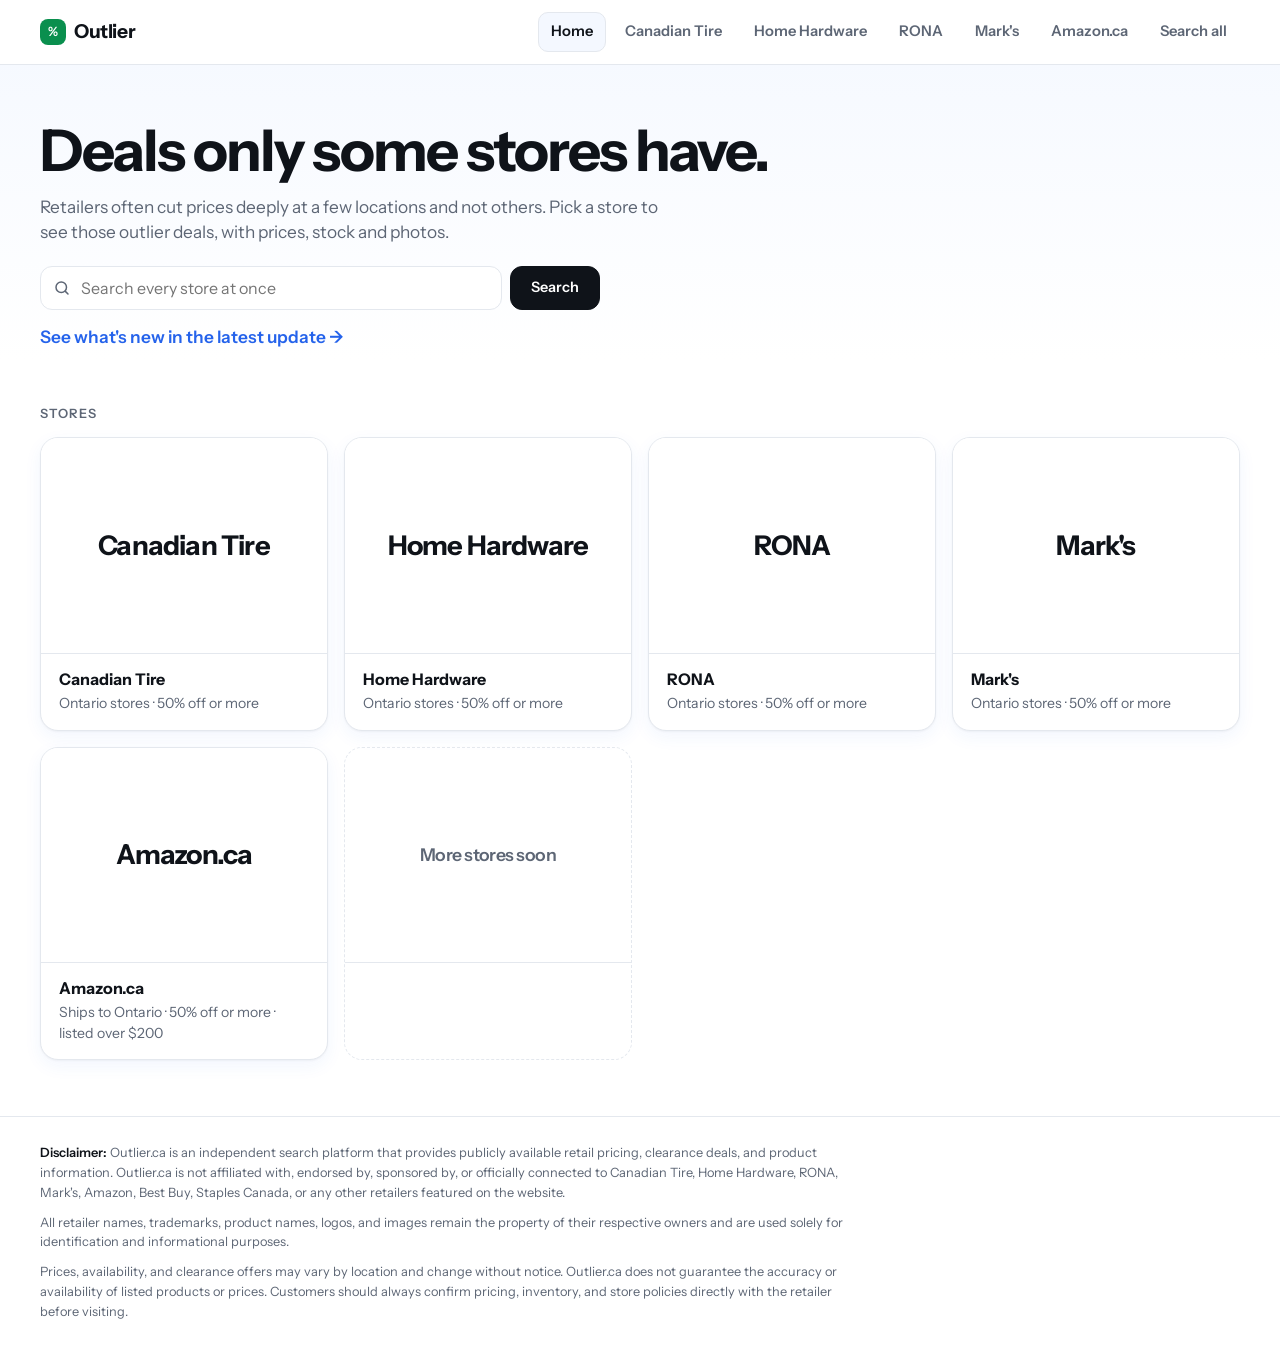
==== index.html @ 542a548c "Add Amazon.ca: 50%+ off deals listed over $200 in electronics, tools, sports and outdoors Co-Authore" ====
<!DOCTYPE html>
<html lang="en">
<head>
<meta charset="utf-8">
<meta name="viewport" content="width=device-width, initial-scale=1">
<title>Outlier | Deals only some stores have</title>
<meta name="description" content="Find products at deep discounts in just a few store locations. Pick a retailer to see its outlier deals.">
<link rel="preconnect" href="https://fonts.googleapis.com">
<link rel="preconnect" href="https://fonts.gstatic.com" crossorigin>
<link href="https://fonts.googleapis.com/css2?family=Instrument+Sans:wght@400;500;600;700&display=swap" rel="stylesheet">
<link rel="stylesheet" href="assets/site.css?v=4">
</head>
<body>
<header class="site">
  <div class="wrap">
    <a class="brand-link" href="./"><i aria-hidden="true"></i>Outlier</a>
    <nav class="menu" id="menu" aria-label="Stores"></nav>
  </div>
</header>
<script src="assets/nav.js?v=2" data-here="home" defer></script>

<main class="wrap">
  <section class="home-hero">
    <h1>Deals only some stores have.</h1>
    <p>Retailers often cut prices deeply at a few locations and not others. Pick a store to see those outlier deals, with prices, stock and photos.</p>
    <form class="home-search" action="search/" method="get" role="search">
      <label class="search">
        <svg viewBox="0 0 24 24" fill="none" stroke="currentColor" stroke-width="2" stroke-linecap="round" aria-hidden="true"><circle cx="11" cy="11" r="7"/><path d="m20 20-3.5-3.5"/></svg>
        <input type="search" name="q" placeholder="Search every store at once" autocomplete="off" aria-label="Search products, brands or SKUs in every store">
      </label>
      <button class="btn" type="submit">Search</button>
    </form>
    <p class="home-links"><a href="search/?new=1">See what's new in the latest update →</a></p>
  </section>

  <h2 class="gallery-title">Stores</h2>
  <ul class="gallery" id="gallery" aria-label="Stores"></ul>
</main>

<script>
(function () {
  const esc = (s) => String(s == null ? '' : s).replace(/[&<>"']/g, c => ({ '&': '&amp;', '<': '&lt;', '>': '&gt;', '"': '&quot;', "'": '&#39;' }[c]));
  fetch('retailers.json').then(r => r.json()).then(d => {
    const live = d.retailers.filter(x => x.live);
    const tiles = live.map(x => {
      const logo = x.logo
        ? `<img src="${esc(x.logo)}" alt="" loading="eager">`
        : `<span class="wordmark">${esc(x.name)}</span>`;
      return `<li><a class="tile" href="${esc(x.path)}" aria-label="${esc(x.name)}: ${esc(x.tagline || 'see deals')}">
        <span class="logo">${logo}</span>
        <span class="cap"><b>${esc(x.name)}</b><span>${esc(x.tagline || '')}</span></span></a></li>`;
    });
    tiles.push(`<li><div class="tile soon"><span class="logo"><span class="wordmark">More stores soon</span></span>
      <span class="cap"><b>&nbsp;</b><span>&nbsp;</span></span></div></li>`);
    document.getElementById('gallery').innerHTML = tiles.join('');
  }).catch(() => {
    document.getElementById('gallery').innerHTML = '<li>The store list could not load. Reload the page to try again.</li>';
  });
})();
</script>
<footer class="legal">
  <div class="wrap">
    <p><strong>Disclaimer:</strong> Outlier.ca is an independent search platform that provides publicly available retail pricing, clearance deals, and product information. Outlier.ca is not affiliated with, endorsed by, sponsored by, or officially connected to Canadian Tire, Home Hardware, RONA, Mark's, Amazon, Best Buy, Staples Canada, or any other retailers featured on the website.</p>
    <p>All retailer names, trademarks, product names, logos, and images remain the property of their respective owners and are used solely for identification and informational purposes.</p>
    <p>Prices, availability, and clearance offers may vary by location and change without notice. Outlier.ca does not guarantee the accuracy or availability of listed products or prices. Customers should always confirm pricing, inventory, and store policies directly with the retailer before visiting.</p>
  </div>
</footer>
</body>
</html>
---- assets/site.css ----
:root {
  --bg: #ffffff;
  --card: #ffffff;
  --ink: #0f1319;
  --muted: #5d6675;
  --line: #e4e8ee;
  --accent: #2563eb;
  --save: #0a8f4e;
  --save-soft: #e3f6ec;
  --rare: #c2410c;
  --rare-soft: #fff0e6;
  --tint: #f4f8ff;
  --shadow: 0 1px 2px rgba(15, 19, 25, .04), 0 6px 18px rgba(37, 99, 235, .06);
  --font: "Instrument Sans", system-ui, -apple-system, "Segoe UI", Roboto, Helvetica, Arial, sans-serif;
  color-scheme: light;
}
* { box-sizing: border-box; }
html { -webkit-text-size-adjust: 100%; }
body { margin: 0; color: var(--ink); font: 400 16px/1.45 var(--font); }
a { color: inherit; }
button, input, select { font: inherit; color: inherit; }
:focus-visible { outline: 2px solid var(--accent); outline-offset: 2px; border-radius: 6px; }

.wrap { max-width: 1240px; margin: 0 auto; padding: 0 20px; }

/* Header */
.hero { padding-block: 40px 20px; }
body { background: linear-gradient(180deg, var(--tint) 0, #fff 360px) no-repeat; background-color: #fff; }
.hero h1 { margin: 0; font-size: clamp(1.9rem, 4.5vw, 2.8rem); line-height: 1.05; letter-spacing: -.03em; font-weight: 700; text-wrap: balance; }
.hero p { margin: 10px 0 0; color: var(--muted); max-width: 60ch; text-wrap: pretty; }
.stats { display: flex; flex-wrap: wrap; gap: 6px 22px; margin-top: 16px; font-size: .9rem; color: var(--muted); }
.stats b { color: var(--ink); font-weight: 600; font-variant-numeric: tabular-nums; }

/* Controls */
.controls { position: sticky; top: 0; z-index: 5; background: rgba(255, 255, 255, .92); backdrop-filter: blur(10px); border-bottom: 1px solid var(--line); padding: 12px 0 10px; }
.row { display: flex; flex-wrap: wrap; gap: 8px; align-items: center; }
.search { flex: 1 1 150px; position: relative; }
.search input { width: 100%; height: 44px; border: 1px solid var(--line); background: var(--card); border-radius: 12px; padding: 0 14px 0 40px; }
.search svg { position: absolute; left: 13px; top: 50%; translate: 0 -50%; width: 18px; height: 18px; color: var(--muted); pointer-events: none; }
.sel { position: relative; }
.sel select { appearance: none; height: 44px; border: 1px solid var(--line); background: var(--card); border-radius: 12px; padding: 0 34px 0 14px; max-width: 230px; cursor: pointer; }
.sel::after { content: ""; position: absolute; right: 14px; top: 50%; width: 7px; height: 7px; border-right: 1.5px solid var(--muted); border-bottom: 1.5px solid var(--muted); translate: 0 -70%; rotate: 45deg; pointer-events: none; }
.sel select:disabled { opacity: .45; cursor: not-allowed; }
.sel .tag { position: absolute; left: 14px; top: 5px; font-size: .62rem; text-transform: uppercase; letter-spacing: .06em; color: var(--muted); pointer-events: none; }
.sel.labeled select { padding-top: 14px; padding-bottom: 0; height: 44px; }
.sel.labeled select { padding-left: 14px; }


.status { display: flex; justify-content: space-between; align-items: center; padding: 18px 0 12px; color: var(--muted); font-size: .92rem; }
.status b { color: var(--ink); font-weight: 600; }

/* Grid */
.grid { display: grid; grid-template-columns: repeat(auto-fill, minmax(236px, 1fr)); gap: 16px; }
.card { background: var(--card); border: 1px solid var(--line); border-radius: 16px; overflow: hidden; display: flex; flex-direction: column; box-shadow: var(--shadow); transition: border-color .15s, transform .15s; }
.card:hover { border-color: color-mix(in srgb, var(--ink) 28%, var(--line)); transform: translateY(-2px); }
.media { position: relative; display: block; aspect-ratio: 1; background: #fff; border-bottom: 1px solid var(--line); }
.media img { width: 100%; height: 100%; object-fit: contain; padding: 14px; display: block; }
.media.none::after { content: "No photo"; position: absolute; inset: 0; display: grid; place-items: center; color: #8a93a1; font-size: .85rem; }
.pct { position: absolute; top: 10px; left: 10px; background: var(--save); color: #fff; font-weight: 700; font-size: .85rem; padding: 3px 9px; border-radius: 999px; font-variant-numeric: tabular-nums; }
.rare { position: absolute; bottom: 10px; left: 10px; background: var(--rare-soft); color: var(--rare); font-weight: 600; font-size: .75rem; padding: 3px 9px; border-radius: 999px; }
.body { padding: 14px 16px 16px; display: flex; flex-direction: column; gap: 6px; flex: 1; }
.brand { margin: 0; font-size: .78rem; text-transform: uppercase; letter-spacing: .06em; color: var(--muted); min-height: 1.1em; }
.card h2 { margin: 0; font-size: 1rem; line-height: 1.3; font-weight: 600; display: -webkit-box; -webkit-line-clamp: 2; line-clamp: 2; -webkit-box-orient: vertical; overflow: hidden; }
.card h2 a { text-decoration: none; }
.card h2 a:hover { text-decoration: underline; }
.price { display: flex; align-items: baseline; gap: 8px; margin-top: 2px; font-variant-numeric: tabular-nums; }
.price strong { font-size: 1.5rem; font-weight: 700; letter-spacing: -.02em; color: var(--save); }
.price s { color: var(--muted); font-size: .95rem; }
.price small { color: var(--muted); font-size: .8rem; font-weight: 500; letter-spacing: 0; }
.where { margin: 0; font-size: .86rem; color: var(--muted); }
.where b { color: var(--ink); font-weight: 600; }
.actions { margin-top: auto; padding-top: 10px; display: flex; gap: 8px; }
.btn { flex: 1; text-align: center; text-decoration: none; border-radius: 10px; padding: 9px 12px; font-weight: 600; font-size: .9rem; border: 1px solid var(--ink); background: var(--ink); color: var(--bg); cursor: pointer; }
.btn:hover { opacity: .88; }
.btn.ghost { background: transparent; color: var(--ink); border-color: var(--line); }
.btn.ghost:hover { border-color: var(--muted); opacity: 1; }

.more { display: block; margin: 28px auto 0; padding: 12px 26px; border-radius: 12px; border: 1px solid var(--line); background: var(--card); font-weight: 600; cursor: pointer; }
.more:hover { border-color: var(--muted); }
.empty { text-align: center; padding: 60px 20px; color: var(--muted); background: var(--card); border: 1px dashed var(--line); border-radius: 16px; }
.empty b { display: block; color: var(--ink); font-size: 1.1rem; margin-bottom: 4px; }

/* Store dialog */
dialog { width: min(640px, calc(100vw - 24px)); max-height: min(80vh, 720px); padding: 0; border: 1px solid var(--line); border-radius: 18px; background: var(--card); color: var(--ink); box-shadow: 0 24px 64px rgba(0, 0, 0, .3); }
dialog:modal { overscroll-behavior: contain; }
dialog::backdrop { background: rgba(10, 14, 20, .5); backdrop-filter: blur(2px); overflow: hidden; overscroll-behavior: contain; }
.dhead { display: flex; justify-content: space-between; gap: 12px; align-items: flex-start; padding: 18px 20px 12px; border-bottom: 1px solid var(--line); position: sticky; top: 0; background: var(--card); }
.dhead h3 { margin: 0; font-size: 1.05rem; line-height: 1.3; }
.dhead p { margin: 2px 0 0; color: var(--muted); font-size: .88rem; }
.x { flex: none; width: 36px; height: 36px; border-radius: 10px; border: 1px solid var(--line); background: transparent; cursor: pointer; font-size: 1.2rem; line-height: 1; }
.stores { list-style: none; margin: 0; padding: 4px 20px 16px; }
.stores li { display: grid; grid-template-columns: 1fr auto; gap: 2px 14px; padding: 12px 0; border-bottom: 1px solid var(--line); }
.stores li:last-child { border-bottom: 0; }
.stores .nm { font-weight: 600; }
.stores .ad { color: var(--muted); font-size: .85rem; grid-column: 1; }
.stores .pr { text-align: right; font-variant-numeric: tabular-nums; font-weight: 700; color: var(--save); }
.stores .pr s { color: var(--muted); font-weight: 400; font-size: .85rem; margin-left: 6px; }
.stores .st { text-align: right; color: var(--muted); font-size: .85rem; }
.stores .go { grid-column: 1 / -1; font-size: .88rem; color: var(--accent); font-weight: 600; text-decoration: none; margin-top: 2px; }
.stores .go:hover { text-decoration: underline; }

footer { margin: 48px 0 40px; color: var(--muted); font-size: .85rem; }
footer details { max-width: 80ch; }
footer summary { cursor: pointer; font-weight: 600; color: var(--ink); }
footer p { margin: 10px 0 0; }

@media (max-width: 640px) {
  .wrap { padding: 0 14px; }
  .hero { padding-block: 26px 14px; }
  .controls { position: static; backdrop-filter: none; }
  .grid { grid-template-columns: repeat(2, 1fr); gap: 10px; }
  .body { padding: 10px 12px 12px; }
  .price strong { font-size: 1.25rem; }
  .media img { padding: 8px; }
  .actions { flex-direction: column; }
  .sel select { max-width: none; }
  .sel { flex: 1 1 calc(50% - 8px); }
  .sel.cat { flex-basis: 100%; }
  .sel select { width: 100%; }
}
@media (max-width: 380px) { .grid { grid-template-columns: 1fr; } }
@media (prefers-reduced-motion: reduce) { .card { transition: none; } .card:hover { transform: none; } }

/* Site header and retailer menu */
.site { border-bottom: 1px solid var(--line); background: #fff; }
.site .wrap { display: flex; align-items: center; justify-content: space-between; gap: 16px; min-height: 64px; }
.brand-link { font-weight: 700; font-size: 1.2rem; letter-spacing: -.02em; text-decoration: none; display: inline-flex; align-items: center; gap: 8px; }
.brand-link i { width: 26px; height: 26px; border-radius: 8px; background: var(--save); display: inline-block; position: relative; }
.brand-link i::after { content: "%"; position: absolute; inset: 0; display: grid; place-items: center; color: #fff; font-style: normal; font-size: .8rem; font-weight: 700; }
.menu { display: flex; align-items: center; gap: 6px; flex-wrap: wrap; justify-content: flex-end; }
.menu a { display: inline-flex; align-items: center; height: 40px; padding: 0 12px; border-radius: 10px; text-decoration: none; font-weight: 600; font-size: .92rem; color: var(--muted); border: 1px solid transparent; }
.menu a:hover { background: var(--tint); color: var(--ink); }
.menu a[aria-current="page"] { color: var(--ink); background: var(--tint); border-color: var(--line); }
.menu img { height: 24px; width: auto; max-width: 120px; display: block; }

/* Home gallery */
.home-hero { padding-block: 56px 28px; }
.home-hero h1 { margin: 0; font-size: clamp(2.2rem, 6vw, 3.6rem); line-height: 1.02; letter-spacing: -.035em; font-weight: 700; text-wrap: balance; }
.home-hero p { margin: 14px 0 0; color: var(--muted); max-width: 52ch; font-size: 1.08rem; text-wrap: pretty; }
.gallery-title { margin: 28px 0 14px; font-size: .8rem; text-transform: uppercase; letter-spacing: .08em; color: var(--muted); font-weight: 600; }
.gallery { display: grid; grid-template-columns: repeat(auto-fill, minmax(240px, 1fr)); gap: 16px; list-style: none; padding: 0; margin: 0 0 56px; }
.tile { display: flex; flex-direction: column; background: var(--card); border: 1px solid var(--line); border-radius: 18px; overflow: hidden; text-decoration: none; box-shadow: var(--shadow); transition: transform .15s, border-color .15s; height: 100%; }
a.tile:hover { transform: translateY(-3px); border-color: color-mix(in srgb, var(--ink) 28%, var(--line)); }
.tile .logo { aspect-ratio: 4 / 3; display: grid; place-items: center; padding: 28px; background: #fff; }
.tile .logo img { max-width: 78%; max-height: 78%; object-fit: contain; display: block; }
.tile .wordmark { font-size: 1.7rem; font-weight: 700; letter-spacing: -.03em; text-align: center; line-height: 1.1; }
.tile .cap { padding: 14px 18px 16px; border-top: 1px solid var(--line); display: flex; flex-direction: column; gap: 2px; }
.tile .cap b { font-size: 1rem; }
.tile .cap span { color: var(--muted); font-size: .88rem; }
.tile.soon { border-style: dashed; box-shadow: none; background: transparent; }
.tile.soon .logo { background: transparent; color: var(--muted); }
.tile.soon .wordmark { font-size: 1.1rem; font-weight: 600; color: var(--muted); }
.page-title { padding-block: 32px 18px; }
.page-title h1 { margin: 0; font-size: clamp(1.7rem, 4vw, 2.4rem); line-height: 1.05; letter-spacing: -.03em; font-weight: 700; }
.page-title p { margin: 8px 0 0; color: var(--muted); max-width: 60ch; }
@media (max-width: 640px) {
  .site .wrap { min-height: 56px; flex-wrap: wrap; row-gap: 0; padding-block: 8px 0; }
  .menu { order: 2; width: 100%; flex-wrap: nowrap; justify-content: flex-start; overflow-x: auto; scrollbar-width: none; padding-bottom: 8px; margin-inline: -4px; }
  .menu::-webkit-scrollbar { display: none; }
  .menu a { flex: none; height: 36px; }
  .home-hero { padding-block: 34px 18px; }
  .gallery { grid-template-columns: repeat(2, 1fr); gap: 10px; }
  .tile .logo { padding: 18px; }
  .tile .wordmark { font-size: 1.25rem; }
}

/* New-deal badge and cross-retailer search */
.new { position: absolute; top: 10px; right: 10px; background: var(--accent); color: #fff; font-weight: 700; font-size: .72rem; letter-spacing: .05em; text-transform: uppercase; padding: 4px 9px; border-radius: 999px; }
.brand .ret { color: var(--ink); font-weight: 700; }
.chips { display: flex; flex-wrap: wrap; gap: 6px; margin-top: 10px; }
.chip { display: inline-flex; align-items: center; gap: 6px; height: 34px; padding: 0 12px; border: 1px solid var(--line); border-radius: 999px; background: var(--card); font-size: .88rem; font-weight: 600; cursor: pointer; user-select: none; }
.chip input { accent-color: var(--accent); margin: 0; }
.chip:has(input:checked) { border-color: var(--accent); background: var(--tint); }
.chip small { color: var(--muted); font-weight: 500; font-variant-numeric: tabular-nums; }
.loadnote { color: var(--muted); font-size: .88rem; margin: 8px 0 0; min-height: 1.3em; }
.home-search { display: flex; gap: 8px; max-width: 560px; margin-top: 22px; }
.home-search .search { flex: 1; }
.home-search .btn { flex: none; border-radius: 12px; padding: 0 20px; height: 44px; }
.home-links { margin-top: 12px; font-size: .92rem; }
.home-links a { color: var(--accent); font-weight: 600; text-decoration: none; }
.home-links a:hover { text-decoration: underline; }

[hidden] { display: none !important; }

/* Site-wide disclaimer */
.legal { margin: 24px 0 0; padding: 26px 0 40px; border-top: 1px solid var(--line); font-size: .8rem; line-height: 1.55; color: var(--muted); }
.legal p { margin: 0 0 10px; max-width: 90ch; }
.legal strong { color: var(--ink); font-weight: 600; }
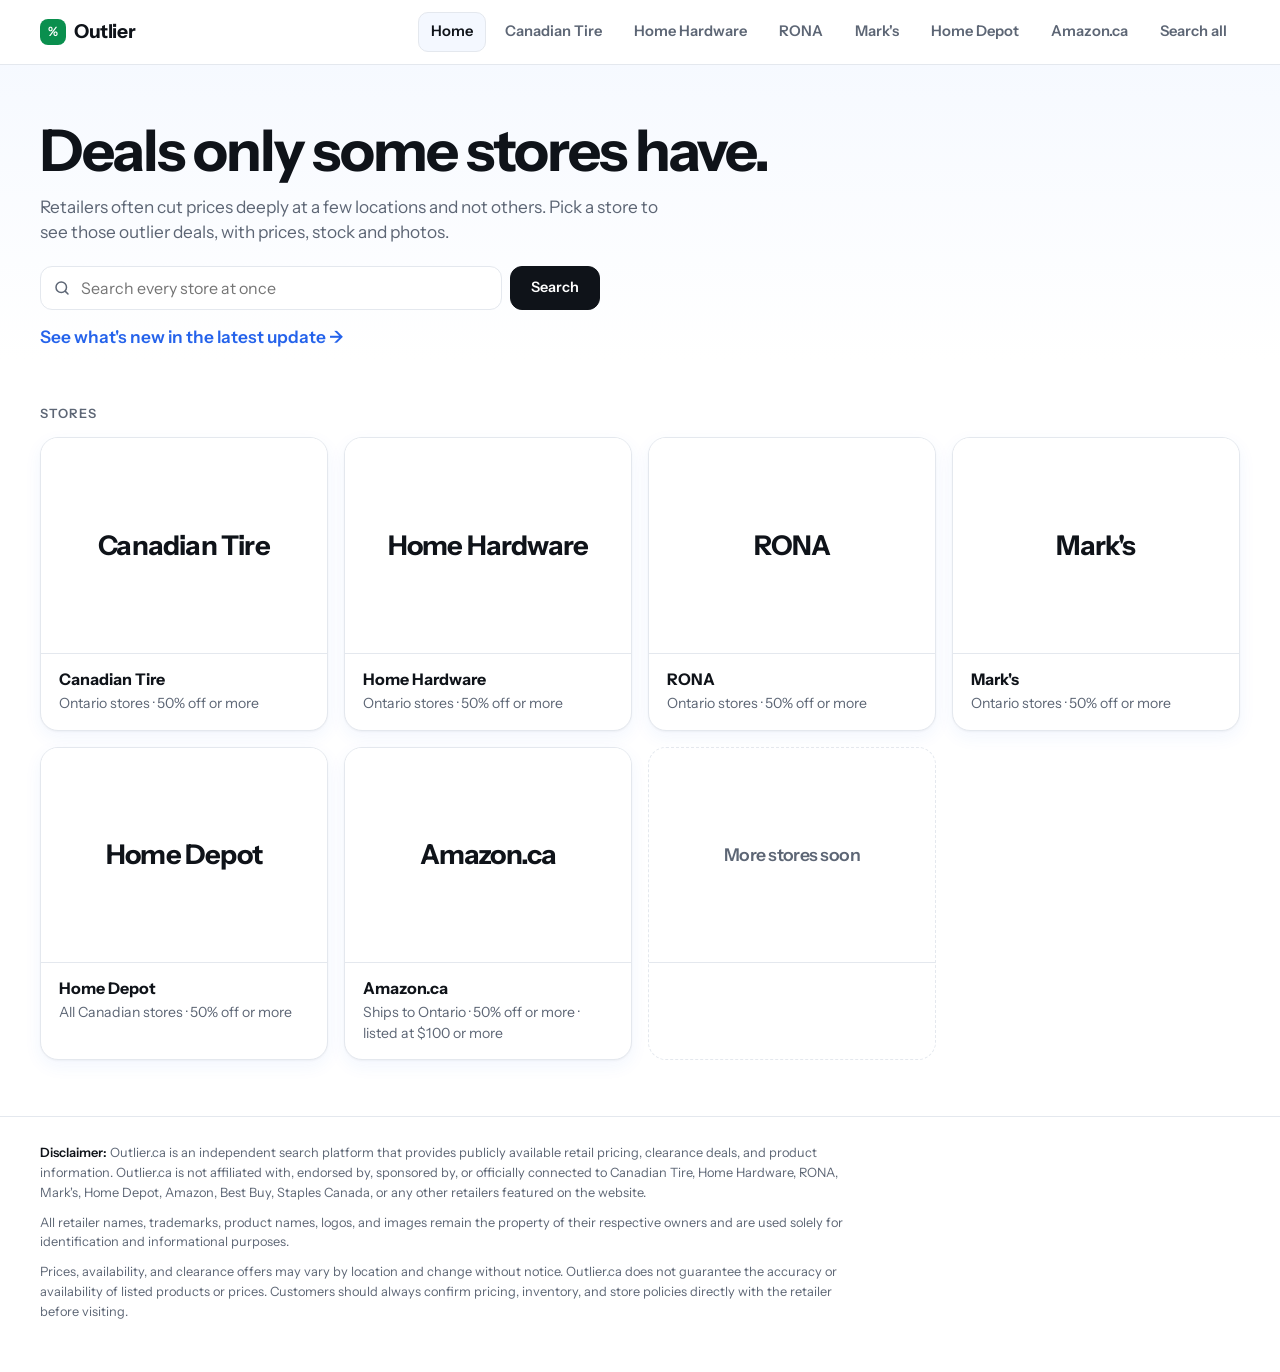
==== commit 56a1f095: "Add Home Depot Canada: 183 stores, 99 items at 50% off or more Co-Authored-By: Claude Sonnet 5.5 <no" ====
--- a/index.html
+++ b/index.html
@@ -8,7 +8,7 @@
 <link rel="preconnect" href="https://fonts.googleapis.com">
 <link rel="preconnect" href="https://fonts.gstatic.com" crossorigin>
 <link href="https://fonts.googleapis.com/css2?family=Instrument+Sans:wght@400;500;600;700&display=swap" rel="stylesheet">
-<link rel="stylesheet" href="assets/site.css?v=4">
+<link rel="stylesheet" href="assets/site.css?v=5">
 </head>
 <body>
 <header class="site">
@@ -17,7 +17,7 @@
     <nav class="menu" id="menu" aria-label="Stores"></nav>
   </div>
 </header>
-<script src="assets/nav.js?v=2" data-here="home" defer></script>
+<script src="assets/nav.js?v=3" data-here="home" defer></script>
 
 <main class="wrap">
   <section class="home-hero">
@@ -60,7 +60,7 @@
 </script>
 <footer class="legal">
   <div class="wrap">
-    <p><strong>Disclaimer:</strong> Outlier.ca is an independent search platform that provides publicly available retail pricing, clearance deals, and product information. Outlier.ca is not affiliated with, endorsed by, sponsored by, or officially connected to Canadian Tire, Home Hardware, RONA, Mark's, Amazon, Best Buy, Staples Canada, or any other retailers featured on the website.</p>
+    <p><strong>Disclaimer:</strong> Outlier.ca is an independent search platform that provides publicly available retail pricing, clearance deals, and product information. Outlier.ca is not affiliated with, endorsed by, sponsored by, or officially connected to Canadian Tire, Home Hardware, RONA, Mark's, Home Depot, Amazon, Best Buy, Staples Canada, or any other retailers featured on the website.</p>
     <p>All retailer names, trademarks, product names, logos, and images remain the property of their respective owners and are used solely for identification and informational purposes.</p>
     <p>Prices, availability, and clearance offers may vary by location and change without notice. Outlier.ca does not guarantee the accuracy or availability of listed products or prices. Customers should always confirm pricing, inventory, and store policies directly with the retailer before visiting.</p>
   </div>
--- a/assets/site.css
+++ b/assets/site.css
@@ -54,7 +54,9 @@
 .card { background: var(--card); border: 1px solid var(--line); border-radius: 16px; overflow: hidden; display: flex; flex-direction: column; box-shadow: var(--shadow); transition: border-color .15s, transform .15s; }
 .card:hover { border-color: color-mix(in srgb, var(--ink) 28%, var(--line)); transform: translateY(-2px); }
 .media { position: relative; display: block; aspect-ratio: 1; background: #fff; border-bottom: 1px solid var(--line); }
-.media img { width: 100%; height: 100%; object-fit: contain; padding: 14px; display: block; }
+/* Every photo sits in the same square frame. It shrinks to fit but is never stretched past its real size,
+   so small photos stay sharp (centred at their own size) instead of being blown up. */
+.media img { position: absolute; inset: 14px; margin: auto; width: auto; height: auto; max-width: calc(100% - 28px); max-height: calc(100% - 28px); object-fit: contain; display: block; }
 .media.none::after { content: "No photo"; position: absolute; inset: 0; display: grid; place-items: center; color: #8a93a1; font-size: .85rem; }
 .pct { position: absolute; top: 10px; left: 10px; background: var(--save); color: #fff; font-weight: 700; font-size: .85rem; padding: 3px 9px; border-radius: 999px; font-variant-numeric: tabular-nums; }
 .rare { position: absolute; bottom: 10px; left: 10px; background: var(--rare-soft); color: var(--rare); font-weight: 600; font-size: .75rem; padding: 3px 9px; border-radius: 999px; }
@@ -111,7 +113,7 @@
   .grid { grid-template-columns: repeat(2, 1fr); gap: 10px; }
   .body { padding: 10px 12px 12px; }
   .price strong { font-size: 1.25rem; }
-  .media img { padding: 8px; }
+  .media img { inset: 8px; max-width: calc(100% - 16px); max-height: calc(100% - 16px); }
   .actions { flex-direction: column; }
   .sel select { max-width: none; }
   .sel { flex: 1 1 calc(50% - 8px); }
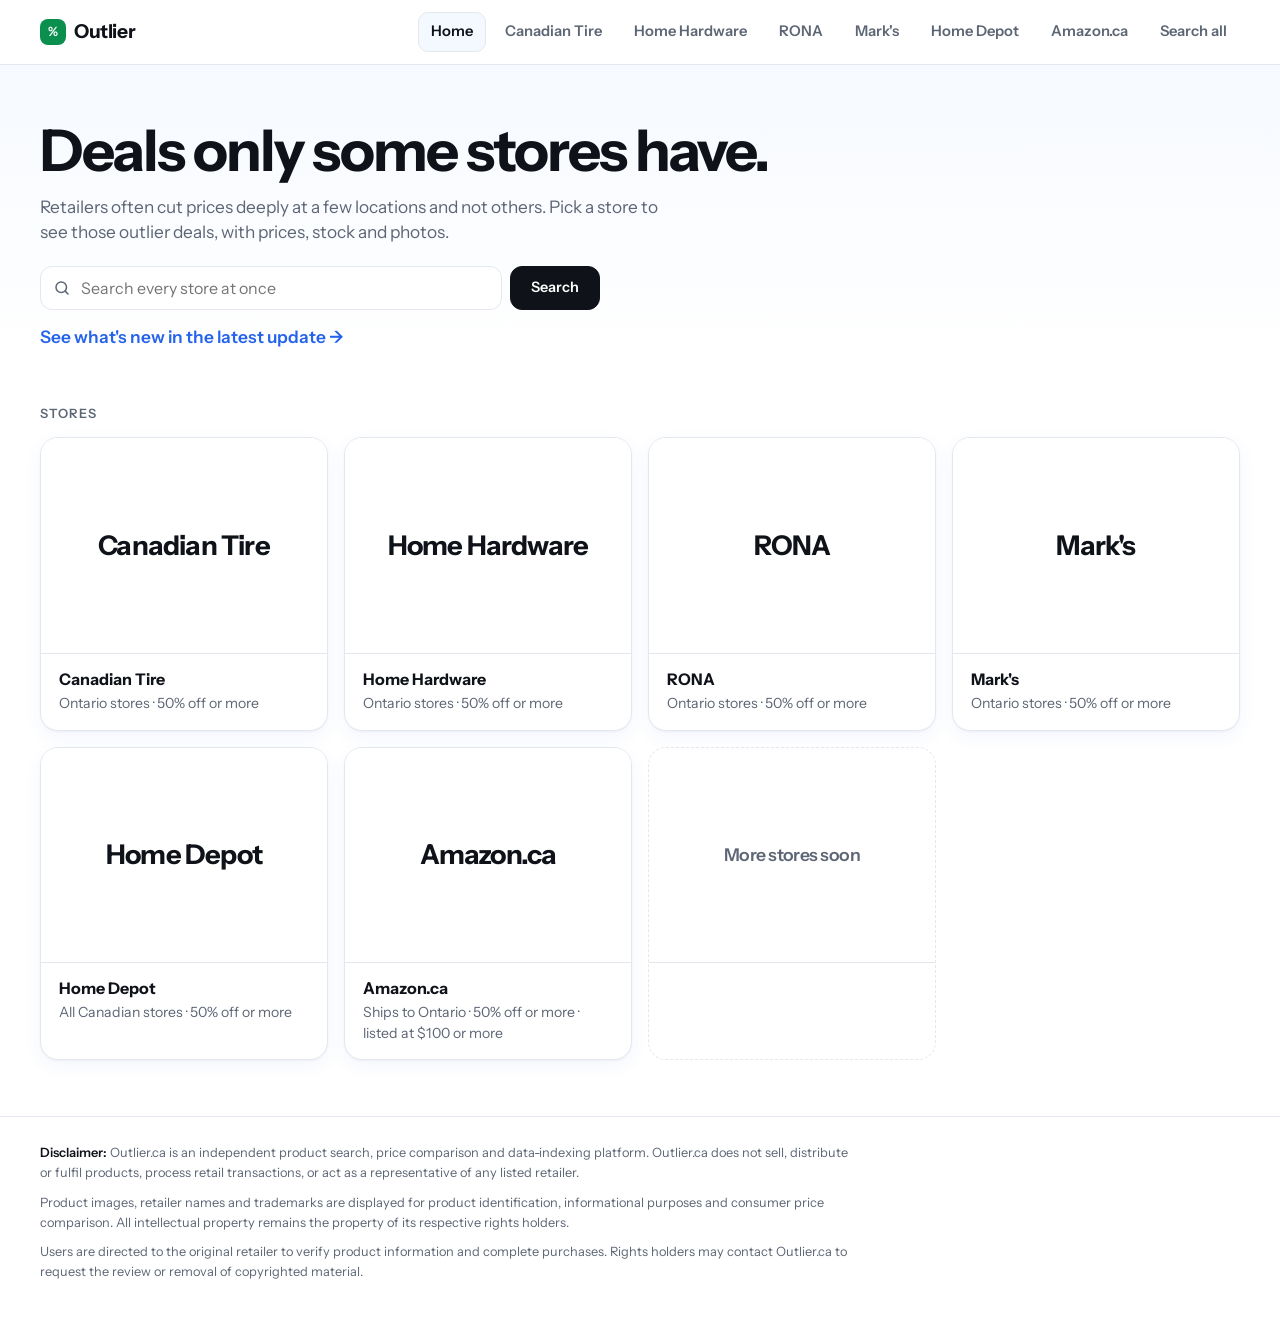
==== commit f31273a7: "Update site-wide disclaimer wording on all pages Co-Authored-By: Claude Sonnet 5.5 <noreply@anthropi" ====
--- a/index.html
+++ b/index.html
@@ -60,9 +60,9 @@
 </script>
 <footer class="legal">
   <div class="wrap">
-    <p><strong>Disclaimer:</strong> Outlier.ca is an independent search platform that provides publicly available retail pricing, clearance deals, and product information. Outlier.ca is not affiliated with, endorsed by, sponsored by, or officially connected to Canadian Tire, Home Hardware, RONA, Mark's, Home Depot, Amazon, Best Buy, Staples Canada, or any other retailers featured on the website.</p>
-    <p>All retailer names, trademarks, product names, logos, and images remain the property of their respective owners and are used solely for identification and informational purposes.</p>
-    <p>Prices, availability, and clearance offers may vary by location and change without notice. Outlier.ca does not guarantee the accuracy or availability of listed products or prices. Customers should always confirm pricing, inventory, and store policies directly with the retailer before visiting.</p>
+    <p><strong>Disclaimer:</strong> Outlier.ca is an independent product search, price comparison and data-indexing platform. Outlier.ca does not sell, distribute or fulfil products, process retail transactions, or act as a representative of any listed retailer.</p>
+    <p>Product images, retailer names and trademarks are displayed for product identification, informational purposes and consumer price comparison. All intellectual property remains the property of its respective rights holders.</p>
+    <p>Users are directed to the original retailer to verify product information and complete purchases. Rights holders may contact Outlier.ca to request the review or removal of copyrighted material.</p>
   </div>
 </footer>
 </body>
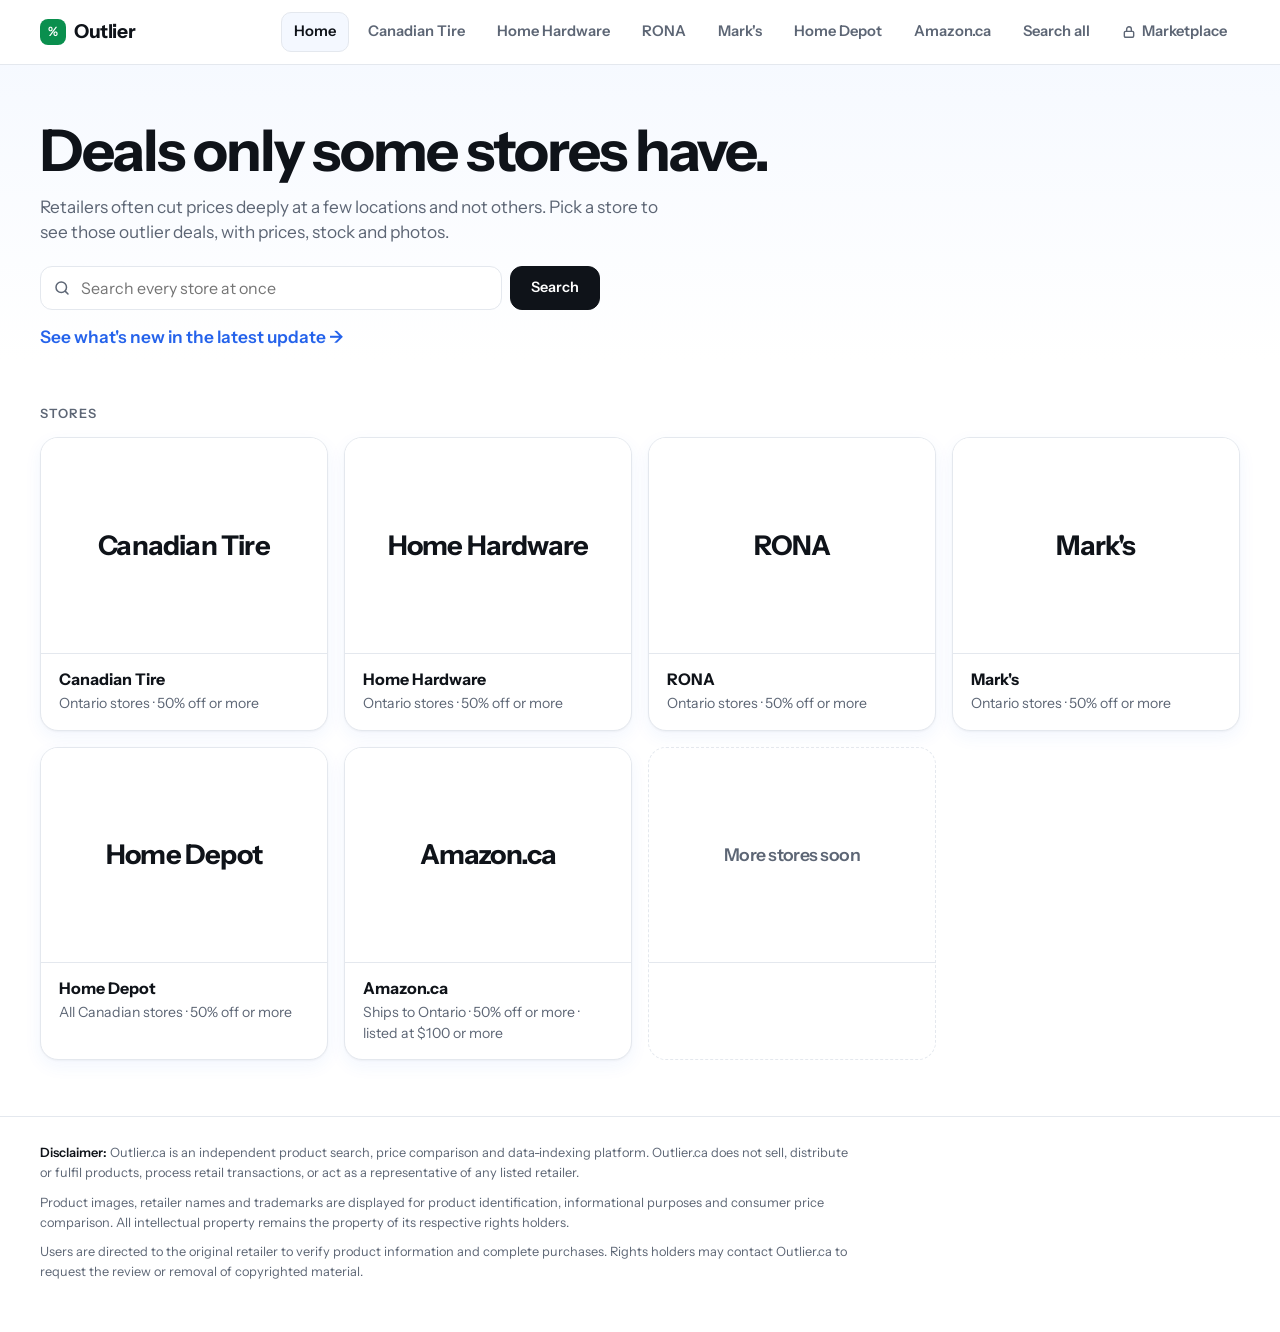
==== commit e0da17f2: "Add a Marketplace item to the site menu The menu now ends with a "Marketplace" link (with a lock ico" ====
--- a/index.html
+++ b/index.html
@@ -17,7 +17,7 @@
     <nav class="menu" id="menu" aria-label="Stores"></nav>
   </div>
 </header>
-<script src="assets/nav.js?v=3" data-here="home" defer></script>
+<script src="assets/nav.js?v=4" data-here="home" defer></script>
 
 <main class="wrap">
   <section class="home-hero">
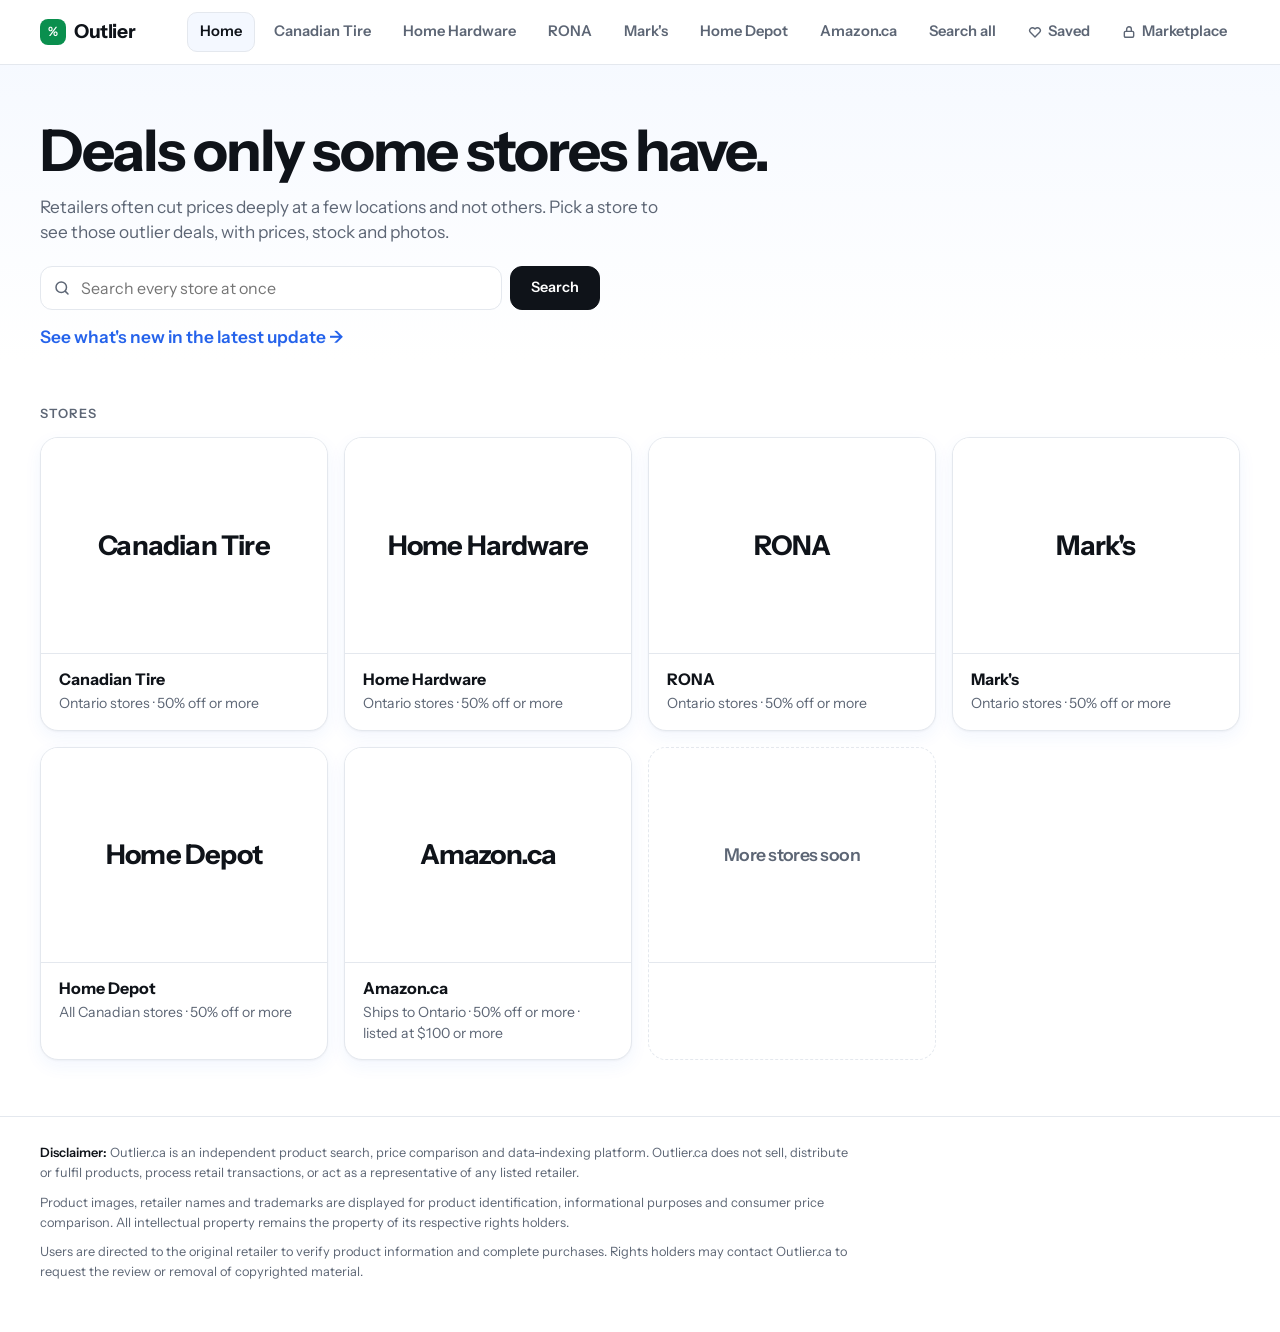
==== commit d66f3d12: "Add Save: heart button on every deal, a Saved page with price checks, and a Saved link in the menu C" ====
--- a/index.html
+++ b/index.html
@@ -17,7 +17,7 @@
     <nav class="menu" id="menu" aria-label="Stores"></nav>
   </div>
 </header>
-<script src="assets/nav.js?v=4" data-here="home" defer></script>
+<script src="assets/nav.js?v=5" data-here="home" defer></script>
 
 <main class="wrap">
   <section class="home-hero">
--- a/assets/site.css
+++ b/assets/site.css
@@ -188,3 +188,46 @@
 .legal { margin: 24px 0 0; padding: 26px 0 40px; border-top: 1px solid var(--line); font-size: .8rem; line-height: 1.55; color: var(--muted); }
 .legal p { margin: 0 0 10px; max-width: 90ch; }
 .legal strong { color: var(--ink); font-weight: 600; }
+
+/* Price range slider (assets/pricefilter.js) */
+.pfmount { flex: 0 1 auto; }
+.pf { --pa: 0%; --pb: 100%; position: relative; width: 230px; height: 44px; border: 1px solid var(--line); background: var(--card); border-radius: 12px; padding: 0 16px; }
+.pf[hidden] { display: none; }
+.pf .tag { position: absolute; left: 14px; top: 5px; font-size: .62rem; text-transform: uppercase; letter-spacing: .06em; color: var(--muted); pointer-events: none; }
+.pf .pfv { position: absolute; right: 14px; top: 4px; font-size: .74rem; color: var(--muted); font-variant-numeric: tabular-nums; white-space: nowrap; }
+.pf.on { border-color: var(--accent); }
+.pf.on .pfv { color: var(--ink); font-weight: 600; }
+.pftrack { position: absolute; left: 16px; right: 16px; bottom: 2px; height: 20px; }
+.pftrack::before { content: ""; position: absolute; left: 0; right: 0; top: 50%; height: 4px; margin-top: -2px; border-radius: 2px; background: linear-gradient(to right, var(--line) var(--pa), var(--accent) var(--pa), var(--accent) var(--pb), var(--line) var(--pb)); }
+.pftrack input { position: absolute; left: -8px; width: calc(100% + 16px); top: 0; height: 20px; margin: 0; background: none; appearance: none; -webkit-appearance: none; pointer-events: none; }
+.pftrack input::-webkit-slider-runnable-track { background: none; height: 20px; }
+.pftrack input::-moz-range-track { background: none; height: 20px; }
+.pftrack input::-webkit-slider-thumb { -webkit-appearance: none; appearance: none; pointer-events: auto; width: 18px; height: 18px; margin-top: 1px; border-radius: 50%; border: 2px solid var(--accent); background: var(--card); box-shadow: 0 1px 3px rgba(0, 0, 0, .25); cursor: grab; }
+.pftrack input::-moz-range-thumb { pointer-events: auto; width: 14px; height: 14px; border-radius: 50%; border: 2px solid var(--accent); background: var(--card); box-shadow: 0 1px 3px rgba(0, 0, 0, .25); cursor: grab; }
+.pftrack input:focus-visible { outline: none; }
+.pftrack input:focus-visible::-webkit-slider-thumb { outline: 3px solid color-mix(in srgb, var(--accent) 40%, transparent); outline-offset: 1px; }
+.pftrack input:focus-visible::-moz-range-thumb { outline: 3px solid color-mix(in srgb, var(--accent) 40%, transparent); outline-offset: 1px; }
+.pftrack input:active::-webkit-slider-thumb { cursor: grabbing; }
+@media (max-width: 640px) { .pfmount { flex: 1 1 100%; } .pf { width: 100%; } }
+
+/* Save button (assets/saved.js) and the Saved page */
+.body { position: relative; }
+.save { position: absolute; right: 12px; top: -22px; z-index: 2; width: 42px; height: 42px; display: grid; place-items: center; padding: 0; border-radius: 50%; border: 1px solid var(--line); background: var(--card); color: var(--muted); box-shadow: 0 1px 4px rgba(0, 0, 0, .18); cursor: pointer; transition: transform .12s, color .12s, border-color .12s; }
+.save svg { fill: none; }
+.save:hover { color: var(--ink); border-color: var(--muted); }
+.save:active { transform: scale(.92); }
+.save[aria-pressed="true"] { color: #d6335a; border-color: #d6335a; }
+.save[aria-pressed="true"] svg { fill: currentColor; }
+.save:focus-visible { outline: 3px solid color-mix(in srgb, var(--accent) 45%, transparent); outline-offset: 2px; }
+.navcount { margin-left: 6px; min-width: 18px; padding: 0 6px; border-radius: 999px; background: var(--accent); color: #fff; font-size: .72rem; font-weight: 700; line-height: 18px; text-align: center; font-variant-numeric: tabular-nums; }
+.navcount[hidden] { display: none; }
+.card .brand { padding-right: 44px; }
+.chg { margin: 0; font-size: .86rem; color: var(--muted); }
+.chg b { color: var(--ink); font-weight: 600; }
+.chg.drop b { color: var(--save); }
+.chg.up b { color: #b4361f; }
+.chg.gone { font-style: italic; }
+.saved-tools { display: flex; align-items: center; gap: 10px; flex-wrap: wrap; }
+.saved-tools .btn { flex: none; padding: 7px 14px; }
+.btn.danger { background: #b4361f; border-color: #b4361f; color: #fff; }
+.card .rm { flex: none; }
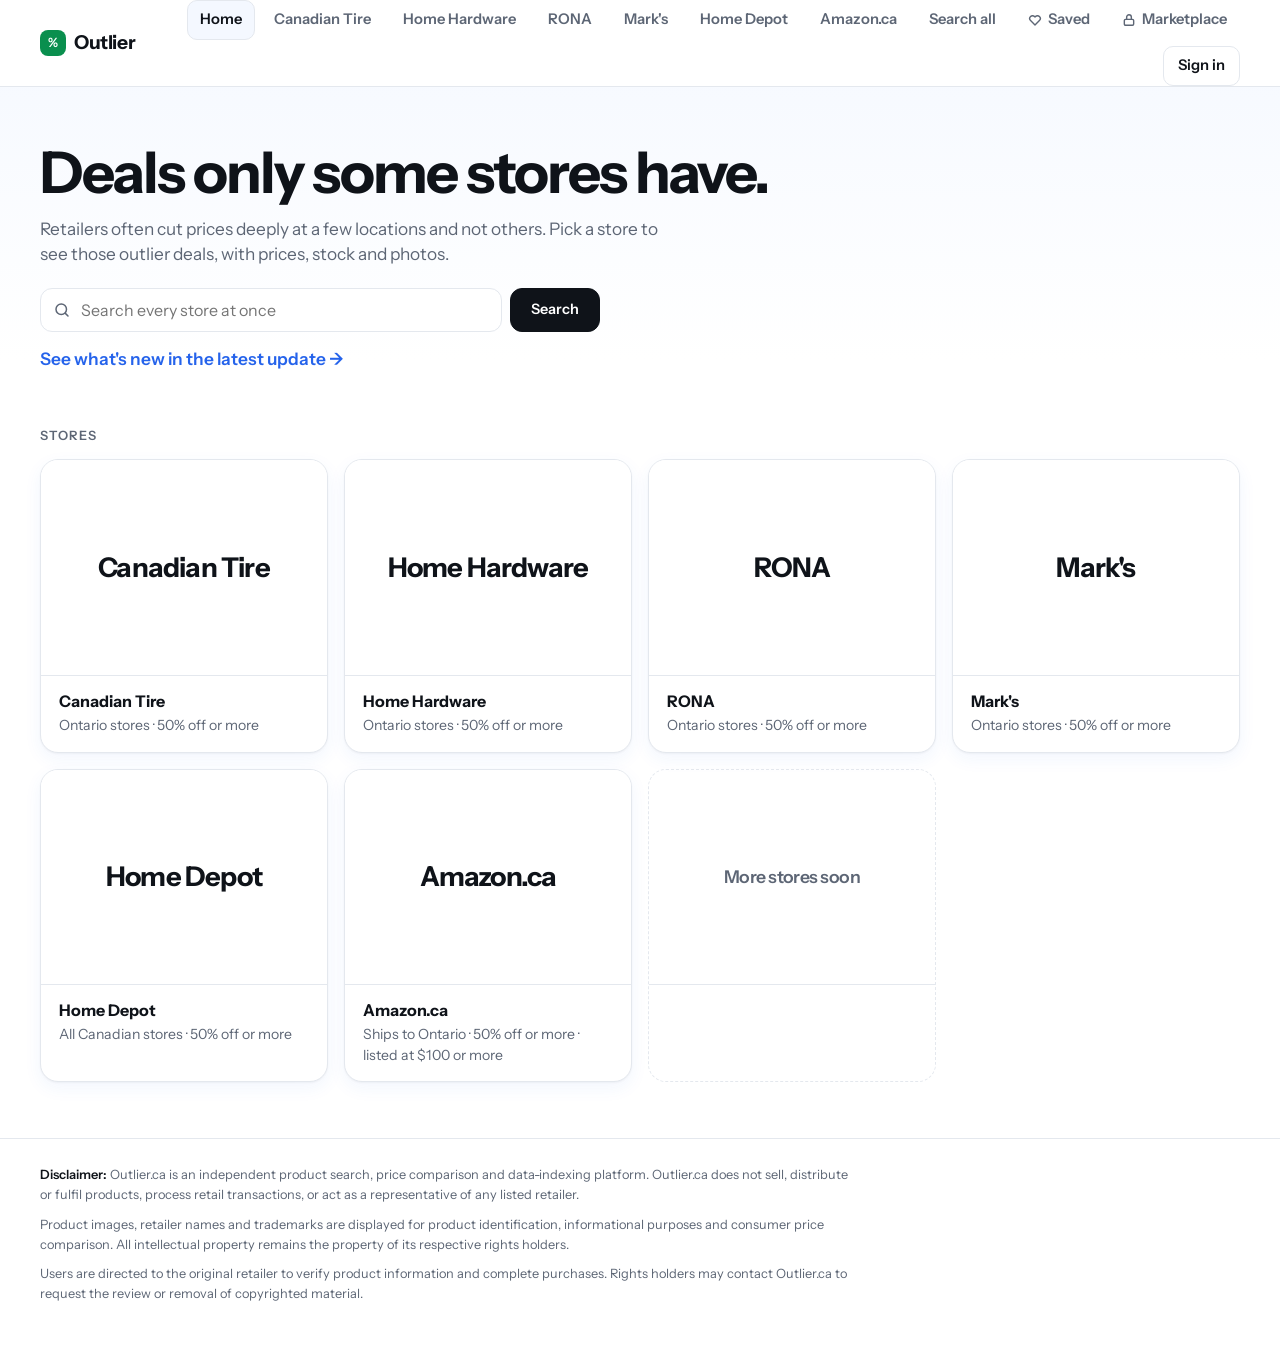
==== commit dd761a53: "Optional account sync for saved products (Supabase): email link sign-in, merge on first sign-in, off" ====
--- a/index.html
+++ b/index.html
@@ -17,7 +17,7 @@
     <nav class="menu" id="menu" aria-label="Stores"></nav>
   </div>
 </header>
-<script src="assets/nav.js?v=5" data-here="home" defer></script>
+<script src="assets/nav.js?v=6" data-here="home" defer></script>
 
 <main class="wrap">
   <section class="home-hero">
--- a/assets/site.css
+++ b/assets/site.css
@@ -231,3 +231,64 @@
 .saved-tools .btn { flex: none; padding: 7px 14px; }
 .btn.danger { background: #b4361f; border-color: #b4361f; color: #fff; }
 .card .rm { flex: none; }
+
+/* Favorites calculator (saved/index.html) */
+.calc { margin: 0 0 18px; padding: 18px 20px; background: var(--card); border: 1px solid var(--line); border-radius: 16px; box-shadow: var(--shadow); }
+.calc h2 { margin: 0 0 10px; font-size: 1.05rem; }
+.calcrows { margin: 0; display: grid; gap: 6px; max-width: 420px; }
+.calcrows > div { display: flex; justify-content: space-between; align-items: baseline; gap: 16px; }
+.calcrows dt { color: var(--muted); }
+.calcrows dt span { font-size: .84rem; margin-left: 4px; }
+.calcrows dd { margin: 0; font-weight: 600; font-variant-numeric: tabular-nums; }
+.calcrows .tot { margin-top: 4px; padding-top: 10px; border-top: 1px solid var(--line); }
+.calcrows .tot dt { color: var(--ink); font-weight: 600; }
+.calcrows .tot dd { font-size: 1.4rem; }
+.calcnote { margin: 12px 0 0; font-size: .84rem; color: var(--muted); max-width: 70ch; text-wrap: pretty; }
+.calcnote b { color: var(--ink); font-weight: 600; }
+.calc details { margin-top: 12px; font-size: .9rem; }
+.calc summary { cursor: pointer; font-weight: 600; }
+.calcitems { list-style: none; margin: 10px 0 0; padding: 0; max-width: 560px; display: grid; gap: 4px; }
+.calcitems li { display: flex; justify-content: space-between; gap: 16px; }
+.calcitems li span { overflow: hidden; text-overflow: ellipsis; white-space: nowrap; color: var(--muted); }
+.calcitems li b { font-weight: 600; font-variant-numeric: tabular-nums; }
+.calc[hidden] { display: none; }
+.calchead { display: flex; justify-content: space-between; align-items: center; gap: 10px 16px; flex-wrap: wrap; margin-bottom: 10px; }
+.calchead h2 { margin: 0; }
+.calcpick { display: flex; align-items: center; gap: 8px; flex-wrap: wrap; font-size: .88rem; color: var(--muted); }
+.calcpick .btn { flex: none; padding: 6px 12px; font-size: .84rem; }
+.calcpick .btn:disabled { opacity: .45; cursor: default; }
+.inc { margin: 0; display: flex; align-items: center; gap: 8px; font-size: .88rem; cursor: pointer; }
+.inc input { width: 18px; height: 18px; margin: 0; accent-color: var(--accent); cursor: pointer; }
+.inc.off { color: var(--muted); font-style: italic; cursor: default; }
+
+/* Account sign-in and sync (assets/sync.js) */
+.menu .acct { flex: none; height: 40px; padding: 0 14px; border-radius: 10px; border: 1px solid var(--line); background: var(--card); color: var(--ink); font: inherit; font-weight: 600; font-size: .92rem; cursor: pointer; }
+.menu .acct:hover { border-color: var(--muted); }
+.menu .acct.on { border-color: color-mix(in srgb, var(--accent) 55%, var(--line)); color: var(--accent); }
+@media (max-width: 640px) { .menu .acct { height: 36px; } }
+.acctdlg { border: 0; border-radius: 18px; padding: 0; width: min(440px, calc(100vw - 32px)); color: var(--ink); background: var(--card); box-shadow: 0 24px 70px rgba(15, 19, 25, .35); }
+.acctdlg::backdrop { background: rgba(15, 19, 25, .5); }
+.acctin { position: relative; padding: 26px 26px 22px; }
+.acctin h2 { margin: 0 28px 8px 0; font-size: 1.2rem; text-wrap: balance; }
+.acctx { position: absolute; top: 10px; right: 10px; width: 36px; height: 36px; border: 0; border-radius: 50%; background: transparent; color: var(--muted); font-size: 1.5rem; line-height: 1; cursor: pointer; }
+.acctx:hover { background: var(--tint); color: var(--ink); }
+.acctnote { margin: 0 0 14px; color: var(--muted); font-size: .94rem; text-wrap: pretty; }
+.acctnote b { color: var(--ink); }
+.acctemail { margin: 0 0 6px; font-weight: 600; word-break: break-all; }
+.acctform { display: grid; gap: 6px; }
+.acctform label { font-size: .84rem; font-weight: 600; }
+.acctform input { height: 46px; border: 1px solid var(--line); border-radius: 12px; padding: 0 14px; font: inherit; background: var(--card); color: var(--ink); }
+.acctform input:focus-visible { outline: 3px solid color-mix(in srgb, var(--accent) 40%, transparent); outline-offset: 1px; border-color: var(--accent); }
+.acctform .btn { margin-top: 4px; height: 46px; }
+.acctform .btn:disabled, .acctg:disabled { opacity: .6; cursor: default; }
+.accterr { margin: 0; min-height: 1.2em; color: #b4361f; font-size: .86rem; }
+.acctor { display: flex; align-items: center; gap: 12px; margin: 12px 0; color: var(--muted); font-size: .84rem; }
+.acctor::before, .acctor::after { content: ""; flex: 1; height: 1px; background: var(--line); }
+.acctg { width: 100%; height: 46px; display: block; }
+.acctrow { display: flex; gap: 10px; flex-wrap: wrap; }
+.acctrow .btn { flex: none; }
+.acctfine { margin: 14px 0 0; font-size: .8rem; color: var(--muted); }
+.syncbar { margin: 0 0 14px; padding: 10px 14px; display: flex; align-items: center; gap: 8px 14px; flex-wrap: wrap; border: 1px solid var(--line); border-radius: 12px; background: var(--card); font-size: .9rem; color: var(--muted); }
+.syncbar b { color: var(--ink); font-weight: 600; }
+.syncbar .btn { flex: none; padding: 6px 14px; }
+.syncbar[hidden] { display: none; }
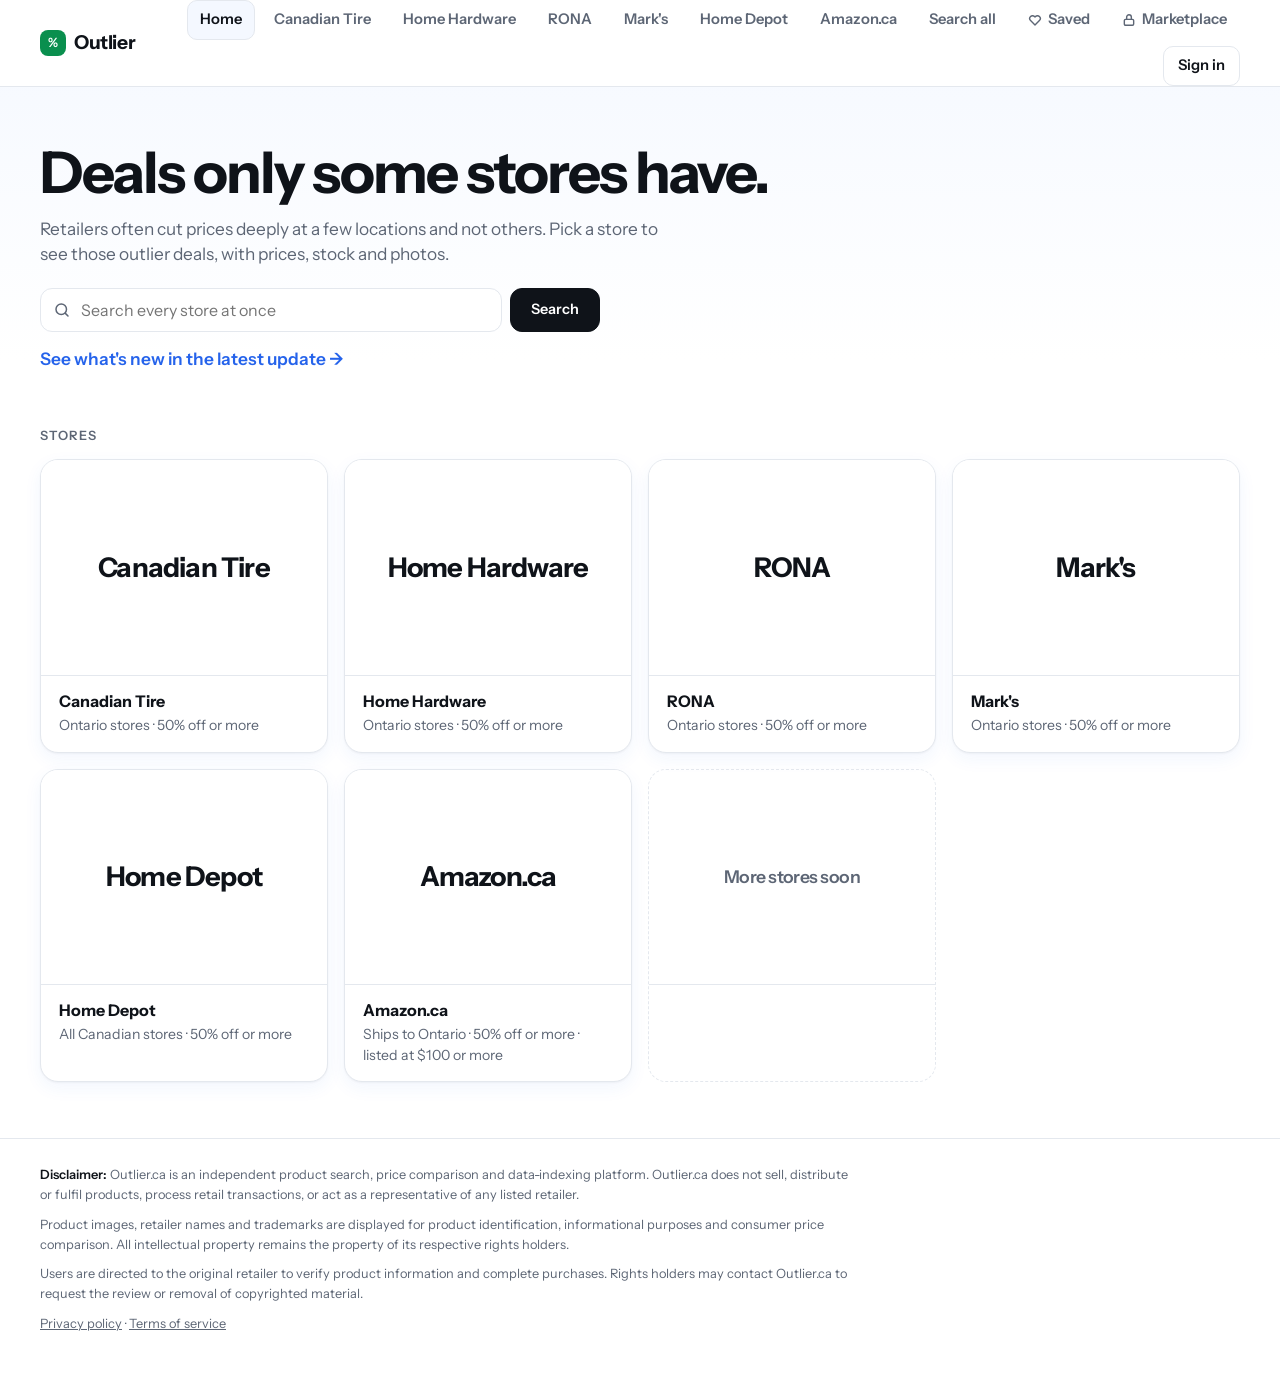
==== commit a07489bb: "Add privacy policy and terms pages for Google sign-in Co-Authored-By: Claude Sonnet 5.5 <noreply@ant" ====
--- a/index.html
+++ b/index.html
@@ -63,6 +63,7 @@
     <p><strong>Disclaimer:</strong> Outlier.ca is an independent product search, price comparison and data-indexing platform. Outlier.ca does not sell, distribute or fulfil products, process retail transactions, or act as a representative of any listed retailer.</p>
     <p>Product images, retailer names and trademarks are displayed for product identification, informational purposes and consumer price comparison. All intellectual property remains the property of its respective rights holders.</p>
     <p>Users are directed to the original retailer to verify product information and complete purchases. Rights holders may contact Outlier.ca to request the review or removal of copyrighted material.</p>
+    <p><a href="privacy/">Privacy policy</a> &middot; <a href="terms/">Terms of service</a></p>
   </div>
 </footer>
 </body>
